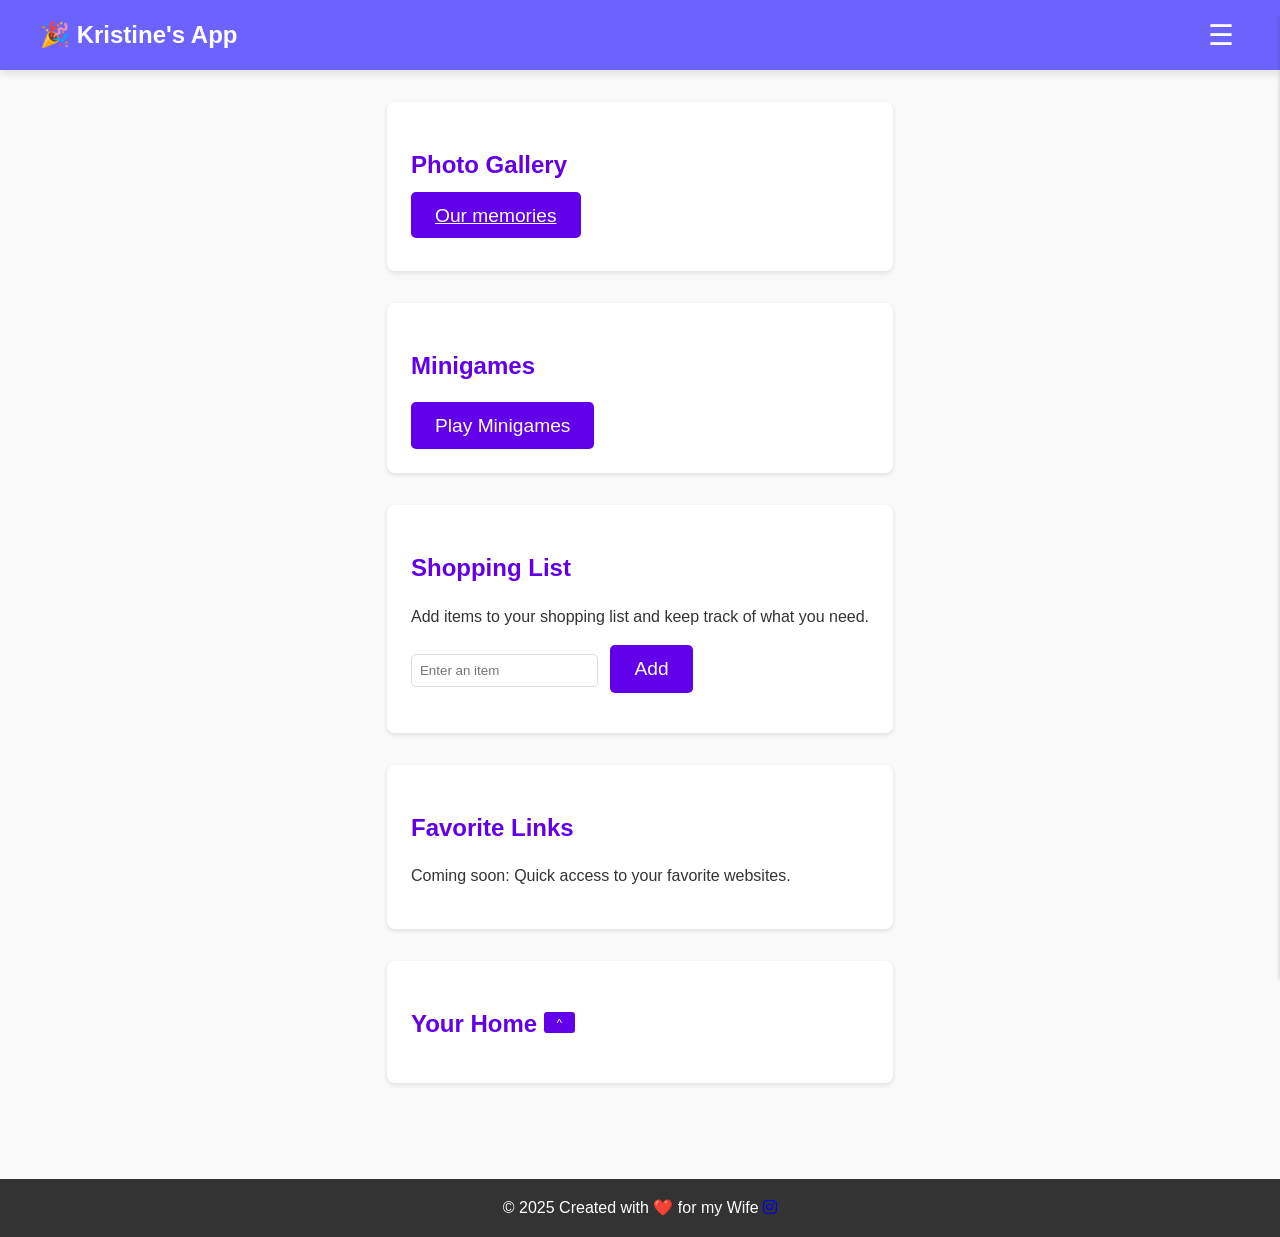
==== index.html @ a8363de8 "Update index.html" ====
<!DOCTYPE html>
<html lang="en">
<head>
    <meta charset="UTF-8">
    <meta name="viewport" content="width=device-width, initial-scale=1.0">
    <meta name="theme-color" content="#ffffff">
    <title>Kristine's Birthday App</title>
    <link rel="stylesheet" href="styles_base.css">
    <link rel="stylesheet" href="styles_header.css">
    <link rel="stylesheet" href="styles_main.css">
    <link rel="stylesheet" href="styles_footer.css">
    <link rel="stylesheet" href="styles_minigames.css">
    <link rel="stylesheet" href="styles_love-nest.css">
    <link rel="stylesheet" href="styles_photo-galery.css">
    <link rel="icon" href="favicon.ico" type="image/x-icon">
    <link rel="stylesheet" href="https://fonts.googleapis.com/css2?family=Lato:wght@400;700&display=swap">
    <link rel="stylesheet" href="https://cdnjs.cloudflare.com/ajax/libs/font-awesome/6.0.0-beta3/css/all.min.css">
</head>
<body>
    <header>
        <nav>
            <div class="logo">🎉 Kristine's App</div>
            <button class="menu-toggle" aria-label="Toggle menu">☰</button>
            <ul class="nav-links">
                <button class="close-menu" aria-label="Close menu">&times;</button>
                <li><a href="#photo-gallery">Photo Gallery</a></li>
                <li><a href="#minigames">Minigames</a></li>
                <li><a href="#shopping-list">Shopping List</a></li>
                <li><a href="#favorite-links">Favorite Links</a></li>
                <li><a href="#your-home">Your Home</a></li>
            </ul>
        </nav>
    </header>
    
    
    
    <main>
        <section id="photo-gallery">
            <h1>Photo Gallery</h1>
            <p>
                <a href="https://photos.app.goo.gl/hNgsWExybVxbWBzB9" target="_blank" class="minigame-button">Our memories</a>
            </p>
        </section>
        

        <section id="minigames">
            <h1>Minigames</h1>
            <button class="minigame-button" onclick="openMinigamePopup()">Play Minigames</button>
            <div id="minigame-popup" class="popup hidden">
                <div class="popup-content">
                    <span class="close-button" onclick="closeMinigamePopup()">&times;</span>
                    <div class="game-selection">
                        <h2>Select a Game</h2>
                        <button class="game-option" style="margin-bottom: 1.5rem;" onclick="selectMinigame('who-loves-more')">Who Loves More?</button>
                        <button class="game-option" style="margin-bottom: 1.5rem;" onclick="selectMinigame('spend-time')">Who Should I Spend Time With?</button>
                        <button class="game-option" style="margin-bottom: 2rem;" onclick="selectMinigame('how-many-kisses')">How Many Kisses Do I Get Now?</button>
                    </div>
                    <div class="minigame-container" id="who-loves-more" style="display: none;">
                        <div class="minigame-title">Who loves more?</div>
                        <p>Possible Outcomes:</p>
                        <ul>
                            <li>Kote loves Kris more ❤️</li>
                            <li>Kris loves Kote more ❤️</li>
                            <li>We both love each other equally ❤️</li>
                        </ul>
                        <button class="minigame-button" onclick="playGame('who-loves-more')">Find Out!</button>
                        <div id="who-loves-more-result" class="minigame-result"></div>
                    </div>
                    <div class="minigame-container" id="spend-time" style="display: none;">
                        <div class="minigame-title">Who should I spend time with?</div>
                        <p>Possible Outcomes:</p>
                        <ul>
                            <li>Friends ❤️</li>
                            <li>Family ❤️</li>
                            <li>Hubby ❤️</li>
                        </ul>
                        <button class="minigame-button" onclick="playGame('spend-time')">Decide!</button>
                        <div id="spend-time-result" class="minigame-result"></div>
                    </div>
                    <div class="minigame-container" id="how-many-kisses" style="display: none;">
                        <div class="minigame-title">How many kisses do I get now?</div>
                        <button class="minigame-button" onclick="playGame('how-many-kisses')">Find Out!</button>
                        <div id="how-many-kisses-result" class="minigame-result"></div>
                    </div>
                </div>
            </div>
        </section>
        
        

        <section id="shopping-list">
            <h1>Shopping List</h1>
            <p>Add items to your shopping list and keep track of what you need.</p>
            <div>
                <input type="text" id="shopping-item" placeholder="Enter an item" style="padding: 0.5rem; border-radius: 5px; border: 1px solid #ddd; margin-right: 0.5rem;" />
                <button class="minigame-button" onclick="addItem()">Add</button>
            </div>
            <ul id="shopping-list-items" style="list-style-type: none; padding: 0;">
            </ul>
        </section>

        <section id="favorite-links">
            <h1>Favorite Links</h1>
            <p>Coming soon: Quick access to your favorite websites.</p>
        </section>

        <section id="your-home">
            <h1>Your Home <button class="toggle-button" onclick="toggleYourHome()">^</button></h1>
            <div id="your-home-content" class="hidden">
                <iframe src="https://www.google.com/maps/embed?pb=!1m18!1m12!1m3!1d270.48120066549217!2d8.602109467459117!3d49.00934170000001!2m3!1f0!2f0!3f0!3m2!1i1024!2i768!4f13.1!3m3!1m2!1s0x47970ae4aba87ffb%3A0x117e1fe549ecdceb!2sSchillerstra%C3%9Fe%2022%2C%2075045%20Walzbachtal!5e1!3m2!1sde!2sde!4v1736178134236!5m2!1sde!2sde" width="600" height="450" style="border:0;" allowfullscreen="" loading="lazy" referrerpolicy="no-referrer-when-downgrade"></iframe>
            </div>
        </section>
    </main>

    <footer>
        <p>&copy; 2025 Created with ❤️ for my Wife
            <a href="https://www.instagram.com/konstantin_jb/" target="_blank" class="instagram-icon">
                <i class="fab fa-instagram"></i>
            </a>
        </p>
    </footer>
    

    <script src="KriScript.js"></script>
    <script src="shoppingList.js"></script>
</body>
</html>
---- styles_base.css ----
body {
    margin: 0;
    font-family: 'Arial', sans-serif;
    color: #333;
    line-height: 1.6;
    background-color: #f9f9f9;
    display: flex;
    flex-direction: column;
    min-height: 100vh;
}

main {
    max-width: 1200px;
    margin: 2rem auto;
    padding: 0 1rem;
    flex: 1;
}

section {
    margin-bottom: 2rem;
    padding: 1.5rem;
    background: #fff;
    box-shadow: 0 2px 5px rgba(0, 0, 0, 0.1);
    border-radius: 8px;
}

section h1 {
    color: #6200ea;
    margin-bottom: 1rem;
}
---- styles_header.css ----
header {
    background: #6c63ff;
    color: #fff;
    padding: 1rem 0;
    position: sticky;
    top: 0;
    z-index: 1000;
    box-shadow: 0 4px 8px rgba(0, 0, 0, 0.1);
}

nav {
    display: flex;
    justify-content: space-between;
    align-items: center;
    max-width: 1200px;
    margin: 0 auto;
    padding: 0 1rem;
}

.logo {
    font-size: 1.5rem;
    font-weight: bold;
    display: flex;
    align-items: center;
    gap: 0.5rem;
}

.menu-toggle {
    display: block;
    background: none;
    border: none;
    font-size: 1.8rem;
    color: #fff;
    cursor: pointer; /* Zeigt den Klick-Cursor */
}

.nav-links {
    list-style: none;
    display: flex;
    flex-direction: column;
    gap: 1rem;
    position: fixed;
    top: 0;
    right: -300px; /* Startposition (außerhalb des Bildschirms) */
    width: 250px;
    height: 100%;
    background: #292b2c;
    padding: 2rem 1.5rem;
    box-shadow: -2px 0 5px rgba(0, 0, 0, 0.2);
    transition: right 0.3s ease-in-out;
    z-index: 1001;
}

.nav-links.active {
    right: 0; /* Schiebt das Menü ins Bild */
}

.nav-links li {
    text-align: left;
}

/* Links und Hover-Effekte */
.nav-links li a {
    color: #fff;
    text-decoration: none;
    font-size: 1.2rem;
    font-weight: 500;
    padding: 0.5rem 1rem;
    border-radius: 5px;
    transition: background 0.3s ease, color 0.3s ease;
    cursor: pointer; /* Zeigt den Klick-Cursor */
}

.nav-links li a:hover {
    background: #6200ea !important;
    color: #fff !important;
}

/* Schließen-Button */
.close-menu {
    background: none;
    border: none;
    color: #fff;
    font-size: 1.5rem;
    position: absolute;
    top: 1rem;
    right: 1rem;
    cursor: pointer; /* Zeigt den Klick-Cursor */
}

/* Overlay für das Schließen durch Klicken außerhalb */
.menu-overlay {
    display: none;
    pointer-events: none;
    position: fixed;
    top: 0;
    left: 0;
    width: 100%;
    height: 100%;
    background: rgba(0, 0, 0, 0.5);
    z-index: 1000;
}

.menu-overlay.active {
    display: block;
    pointer-events: auto;
}
---- styles_footer.css ----
footer {
    background: #333;
    color: #fff;
    text-align: center;
    padding: 1rem;
    margin-top: 2rem;
    flex-shrink: 0;
}

footer p {
    margin: 0;
}
---- styles_minigames.css ----
.minigame-container {
    text-align: center;
    padding: 2rem;
    background: linear-gradient(135deg, #f3e5f5, #e1bee7);
    box-shadow: 0 4px 8px rgba(0, 0, 0, 0.2);
    border-radius: 10px;
    margin-top: 1rem;
    animation: fadeIn 0.5s ease-in-out;
}

.minigame-title {
    font-size: 2rem;
    color: #4a148c;
    font-weight: bold;
    margin-bottom: 1rem;
}

.minigame-button,
.game-option {
    font-size: 1.2rem;
    color: #fff;
    background-color: #6200ea;
    padding: 0.8rem 1.5rem;
    border: none;
    border-radius: 5px;
    cursor: pointer;
    transition: background-color 0.3s ease, transform 0.2s ease;
}

.minigame-button:hover,
.game-option:hover {
    background-color: #3700b3;
    transform: scale(1.1);
}

.minigame-result {
    margin-top: 1.5rem;
    font-size: 1.6rem;
    font-weight: bold;
    color: #4a148c;
    opacity: 0;
    animation: fadeIn 1s ease-in-out forwards;
}

.popup {
    position: fixed;
    top: 0;
    left: 0;
    width: 100%;
    height: 100%;
    background: rgba(0, 0, 0, 0.8);
    display: flex;
    justify-content: center;
    align-items: center;
    z-index: 1000;
}

.popup.hidden {
    display: none;
}

.popup-content {
    background: white;
    padding: 2rem;
    border-radius: 10px;
    position: relative;
    text-align: center;
    box-shadow: 0 4px 6px rgba(0, 0, 0, 0.2);
    max-width: 90%;
    width: 400px;
}

.close-button {
    position: absolute;
    top: 10px;
    right: 10px;
    font-size: 1.5rem;
    color: #333;
    cursor: pointer;
    transition: color 0.3s ease;
}

.close-button:hover {
    color: #6200ea;
}
---- styles_love-nest.css ----
.hidden {
    display: none;
}

.toggle-button {
    background-color: #6200ea;
    color: white;
    border: none;
    border-radius: 3px;
    padding: 0.3rem 0.8rem;
    font-size: 0.7rem;
    cursor: pointer;
    transition: background-color 0.3s ease, transform 0.2s ease;
    position: relative;
    top: -5px;
}

.toggle-button:hover {
    background-color: #3700b3;
    transform: scale(1.1);
}

#love-nest-content {
    overflow: hidden;
    transition: max-height 0.5s ease-out;
}

#love-nest-content.hidden {
    max-height: 0;
}

/* Animations */
@keyframes fadeIn {
    from {
        opacity: 0;
        transform: translateY(-10px);
    }
    to {
        opacity: 1;
        transform: translateY(0);
    }
}
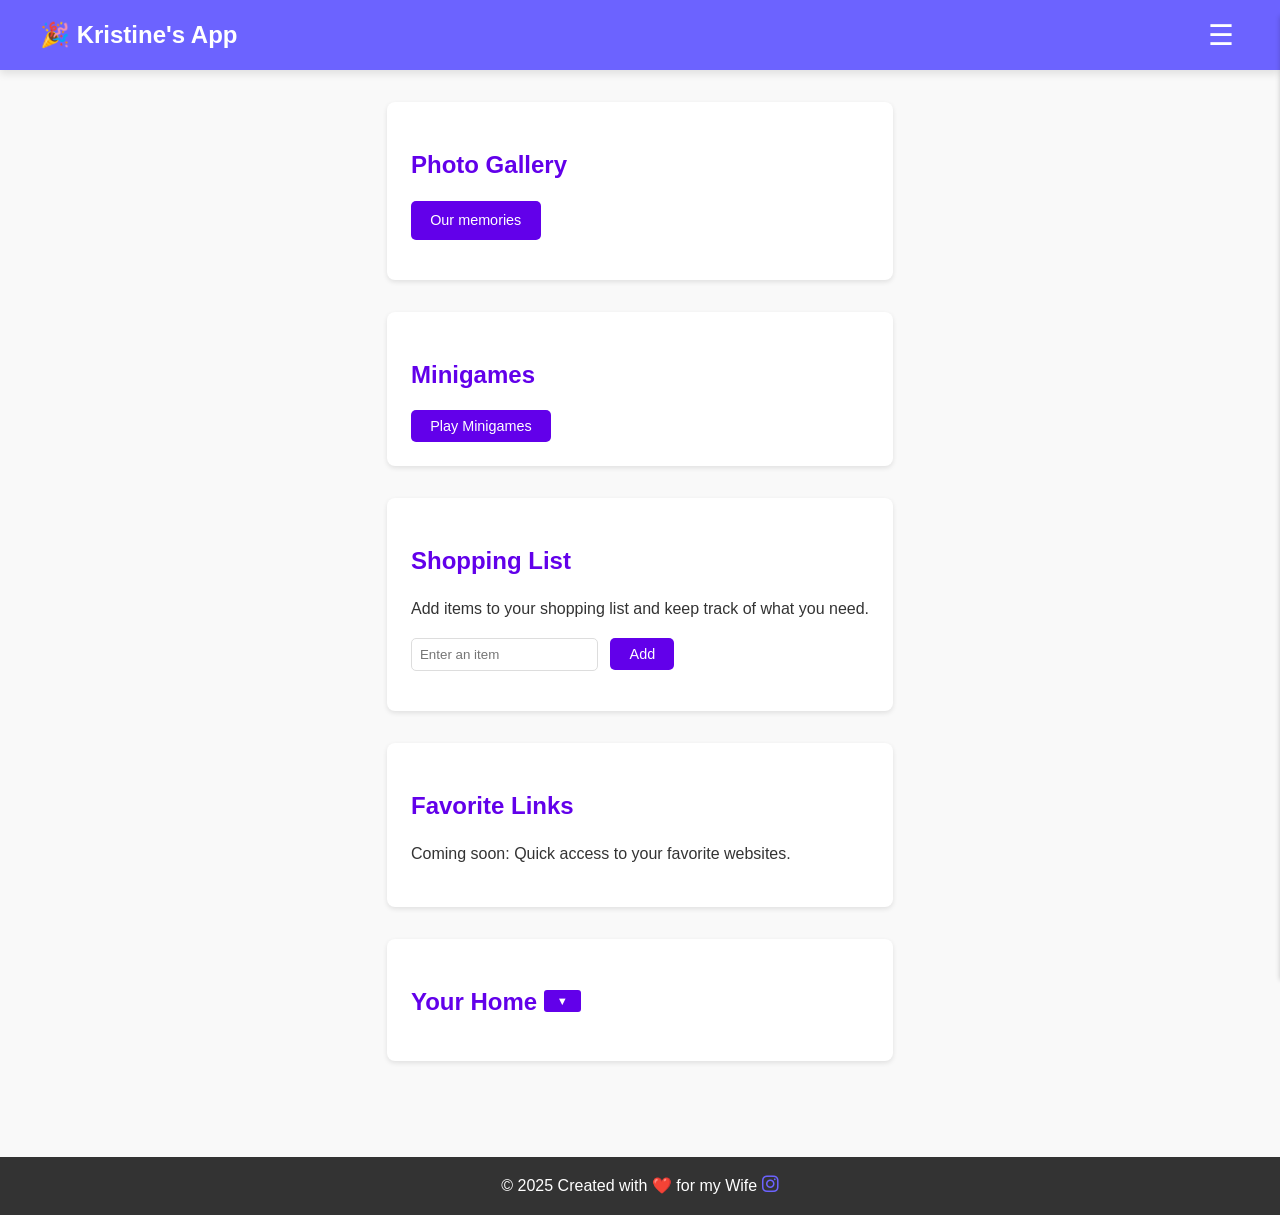
==== commit c1906d88: "Update index.html" ====
--- a/index.html
+++ b/index.html
@@ -7,7 +7,6 @@
     <title>Kristine's Birthday App</title>
     <link rel="stylesheet" href="styles_base.css">
     <link rel="stylesheet" href="styles_header.css">
-    <link rel="stylesheet" href="styles_main.css">
     <link rel="stylesheet" href="styles_footer.css">
     <link rel="stylesheet" href="styles_minigames.css">
     <link rel="stylesheet" href="styles_love-nest.css">
@@ -92,12 +91,12 @@
             <h1>Shopping List</h1>
             <p>Add items to your shopping list and keep track of what you need.</p>
             <div>
-                <input type="text" id="shopping-item" placeholder="Enter an item" style="padding: 0.5rem; border-radius: 5px; border: 1px solid #ddd; margin-right: 0.5rem;" />
+                <input type="text" id="shopping-item" placeholder="Enter an item" 
+                    style="padding: 0.5rem; border-radius: 5px; border: 1px solid #ddd; margin-right: 0.5rem;" />
                 <button class="minigame-button" onclick="addItem()">Add</button>
             </div>
-            <ul id="shopping-list-items" style="list-style-type: none; padding: 0;">
-            </ul>
-        </section>
+            <ul id="shopping-list-items" style="list-style-type: none; padding: 0;"></ul>
+        </section>        
 
         <section id="favorite-links">
             <h1>Favorite Links</h1>
@@ -105,11 +104,19 @@
         </section>
 
         <section id="your-home">
-            <h1>Your Home <button class="toggle-button" onclick="toggleYourHome()">^</button></h1>
+            <h1>
+              Your Home
+              <button class="toggle-button" onclick="toggleYourHome()">^</button>
+            </h1>
             <div id="your-home-content" class="hidden">
-                <iframe src="https://www.google.com/maps/embed?pb=!1m18!1m12!1m3!1d270.48120066549217!2d8.602109467459117!3d49.00934170000001!2m3!1f0!2f0!3f0!3m2!1i1024!2i768!4f13.1!3m3!1m2!1s0x47970ae4aba87ffb%3A0x117e1fe549ecdceb!2sSchillerstra%C3%9Fe%2022%2C%2075045%20Walzbachtal!5e1!3m2!1sde!2sde!4v1736178134236!5m2!1sde!2sde" width="600" height="450" style="border:0;" allowfullscreen="" loading="lazy" referrerpolicy="no-referrer-when-downgrade"></iframe>
+              <iframe
+                src="https://www.google.com/maps/embed?pb=!1m18!1m12!1m3!1d270.48120066549217!2d8.602109467459117!3d49.00934170000001!2m3!1f0!2f0!3f0!3m2!1i1024!2i768!4f13.1!3m3!1m2!1s0x47970ae4aba87ffb%3A0x117e1fe549ecdceb!2sSchillerstra%C3%9Fe%2022%2C%2075045%20Walzbachtal!5e1!3m2!1sde!2sde!4v1736178134236!5m2!1sde!2sde"
+                allowfullscreen=""
+                loading="lazy"
+                referrerpolicy="no-referrer-when-downgrade"
+              ></iframe>
             </div>
-        </section>
+          </section>
     </main>
 
     <footer>
@@ -125,3 +132,4 @@
     <script src="shoppingList.js"></script>
 </body>
 </html>
+
--- a/styles_footer.css
+++ b/styles_footer.css
@@ -10,3 +10,13 @@
 footer p {
     margin: 0;
 }
+
+.instagram-icon i {
+    color: #6c63ff; /* Farbe an den Header anpassen */
+    font-size: 1.2rem; /* Größe des Icons */
+    transition: color 0.3s ease; /* Glatter Farbwechsel bei Hover */
+}
+
+.instagram-icon i:hover {
+    color: #fff; /* Farbe beim Hover ändern, z. B. auf Weiß */
+}
--- a/styles_photo-galery.css
+++ b/styles_photo-galery.css
@@ -0,0 +1,20 @@
+.minigame-button,
+    .game-option {
+        font-size: 0.9rem;
+        color: #fff;
+        background-color: #6200ea;
+        padding: 0.5rem 1.2rem;
+        border: none;
+        border-radius: 5px;
+        cursor: pointer;
+        text-decoration: none; /* Entfernt die Standard-Link-Unterstreichung */
+        text-align: center; /* Zentriert den Text im Button */
+        display: inline-block; /* Verhindert, dass der Button wie ein Inline-Link aussieht */
+        transition: background-color 0.3s ease, transform 0.2s ease;
+    }
+
+    .minigame-button:hover,
+    .game-option:hover {
+        background-color: #3700b3;
+        transform: scale(1.1);
+    }
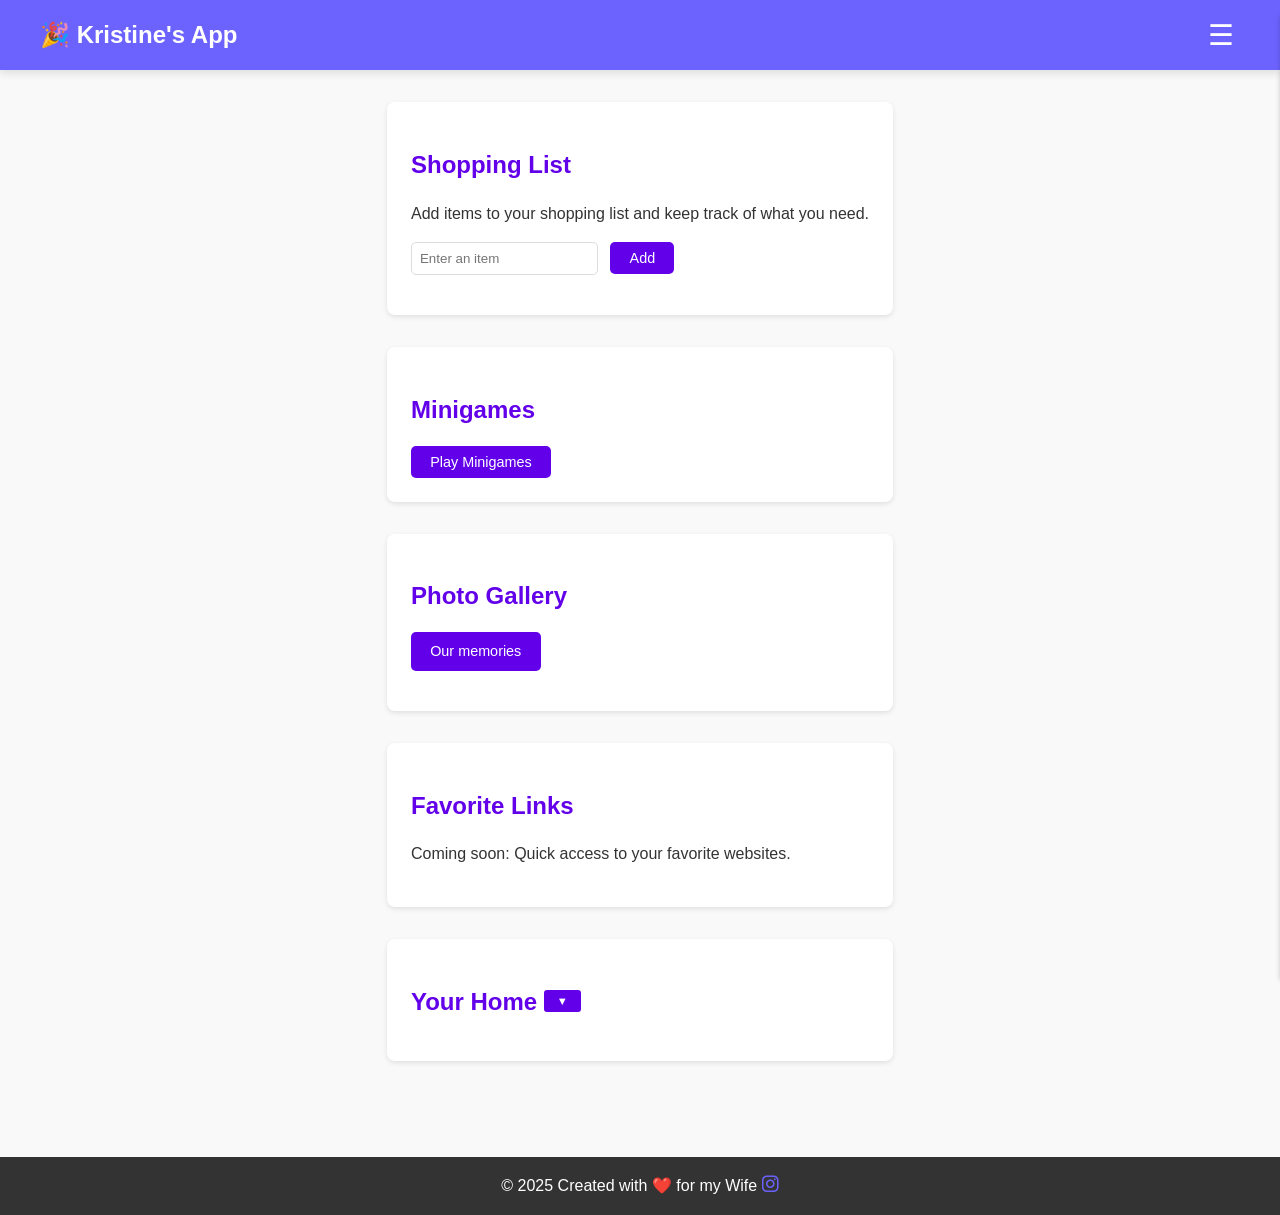
==== commit b94933ca: "Update index.html" ====
--- a/index.html
+++ b/index.html
@@ -32,15 +32,19 @@
     </header>
     
     
-    
     <main>
-        <section id="photo-gallery">
-            <h1>Photo Gallery</h1>
-            <p>
-                <a href="https://photos.app.goo.gl/hNgsWExybVxbWBzB9" target="_blank" class="minigame-button">Our memories</a>
-            </p>
-        </section>
-        
+
+        <section id="shopping-list">
+            <h1>Shopping List</h1>
+            <p>Add items to your shopping list and keep track of what you need.</p>
+            <div>
+                <input type="text" id="shopping-item" placeholder="Enter an item" 
+                    style="padding: 0.5rem; border-radius: 5px; border: 1px solid #ddd; margin-right: 0.5rem;" />
+                <button class="minigame-button" onclick="addItem()">Add</button>
+            </div>
+            <ul id="shopping-list-items" style="list-style-type: none; padding: 0;"></ul>
+        </section>        
+
 
         <section id="minigames">
             <h1>Minigames</h1>
@@ -84,20 +88,15 @@
                 </div>
             </div>
         </section>
+
+         <section id="photo-gallery">
+            <h1>Photo Gallery</h1>
+            <p>
+                <a href="https://photos.app.goo.gl/hNgsWExybVxbWBzB9" target="_blank" class="minigame-button">Our memories</a>
+            </p>
+        </section>
         
         
-
-        <section id="shopping-list">
-            <h1>Shopping List</h1>
-            <p>Add items to your shopping list and keep track of what you need.</p>
-            <div>
-                <input type="text" id="shopping-item" placeholder="Enter an item" 
-                    style="padding: 0.5rem; border-radius: 5px; border: 1px solid #ddd; margin-right: 0.5rem;" />
-                <button class="minigame-button" onclick="addItem()">Add</button>
-            </div>
-            <ul id="shopping-list-items" style="list-style-type: none; padding: 0;"></ul>
-        </section>        
-
         <section id="favorite-links">
             <h1>Favorite Links</h1>
             <p>Coming soon: Quick access to your favorite websites.</p>
--- a/styles_base.css
+++ b/styles_base.css
@@ -28,3 +28,31 @@
     color: #6200ea;
     margin-bottom: 1rem;
 }
+
+#your-home iframe {
+    width: 100%;
+    height: 300px;
+    border: 0;
+  }
+
+  @media (min-width: 768px) {
+    #your-home iframe {
+      height: 450px;
+    }
+  }
+
+  #shopping-list-items li {
+    display: flex;
+    align-items: center;
+    justify-content: space-between;
+    margin-bottom: 0.5rem;
+    padding: 0.5rem;
+    border: 1px solid #ddd;
+    border-radius: 5px;
+    background-color: #f9f9f9;
+}
+
+#shopping-list-items li span {
+    flex: 1; /* Text nimmt den verfügbaren Platz ein */
+    margin-right: 1rem;
+}
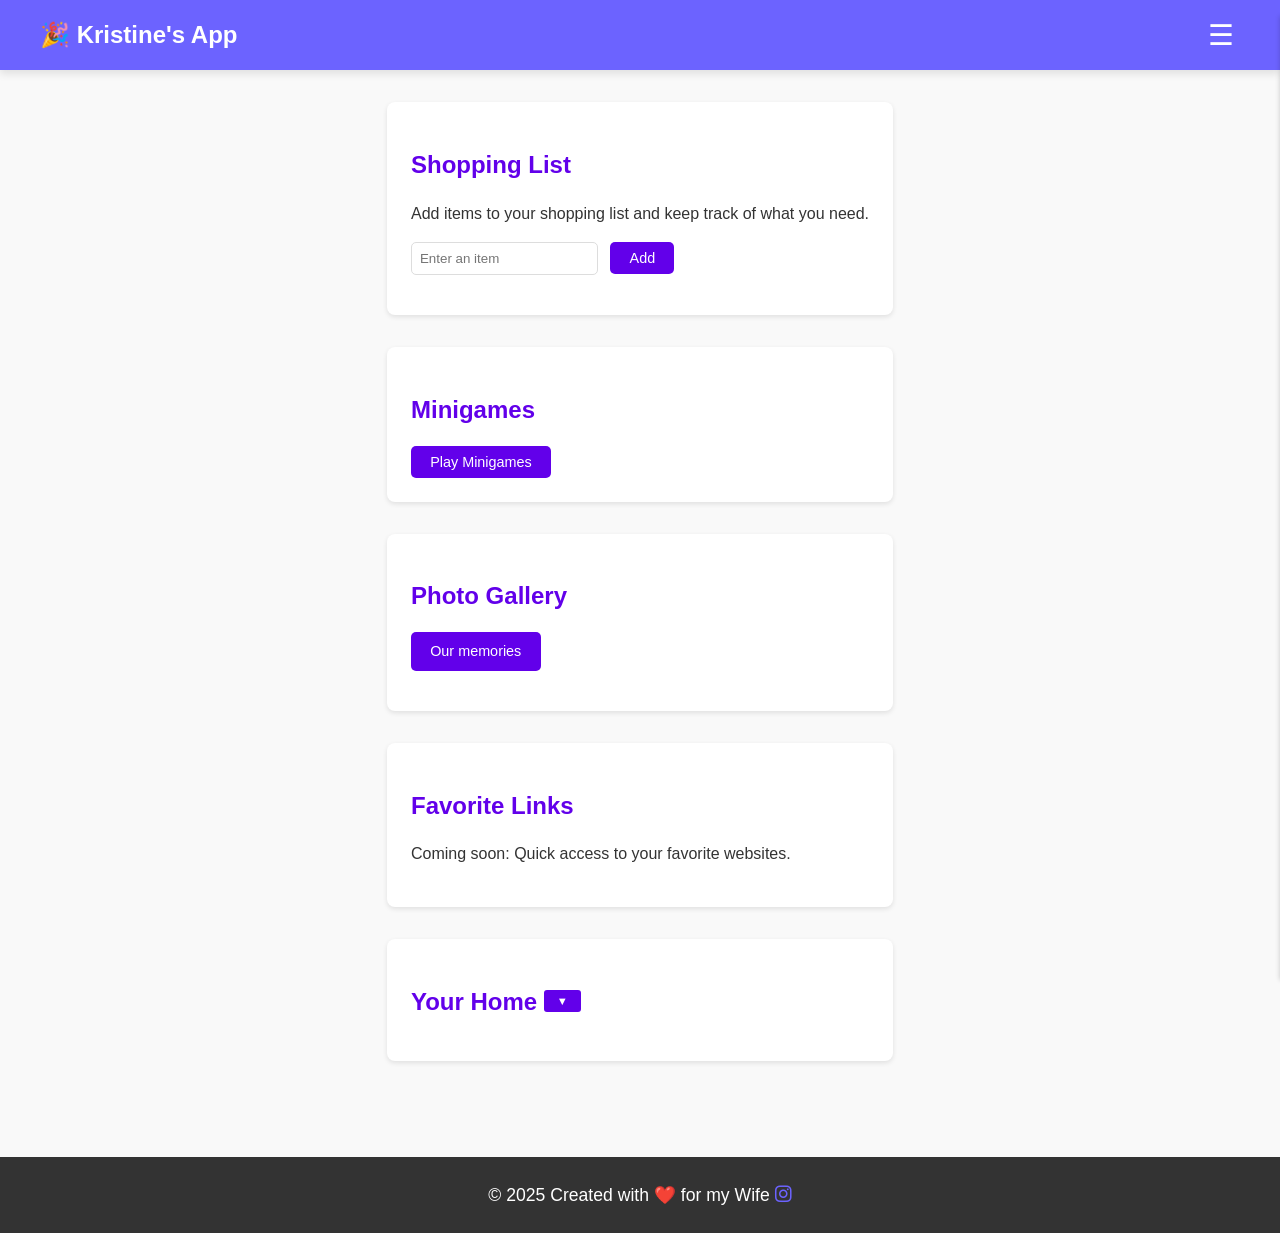
==== commit 7a1043e1: "Update index.html" ====
--- a/index.html
+++ b/index.html
@@ -33,7 +33,6 @@
     
     
     <main>
-
         <section id="shopping-list">
             <h1>Shopping List</h1>
             <p>Add items to your shopping list and keep track of what you need.</p>
--- a/styles_footer.css
+++ b/styles_footer.css
@@ -2,9 +2,10 @@
     background: #333;
     color: #fff;
     text-align: center;
-    padding: 1rem;
+    padding: 1.5rem;
     margin-top: 2rem;
     flex-shrink: 0;
+    font-size: 1.1rem;
 }
 
 footer p {
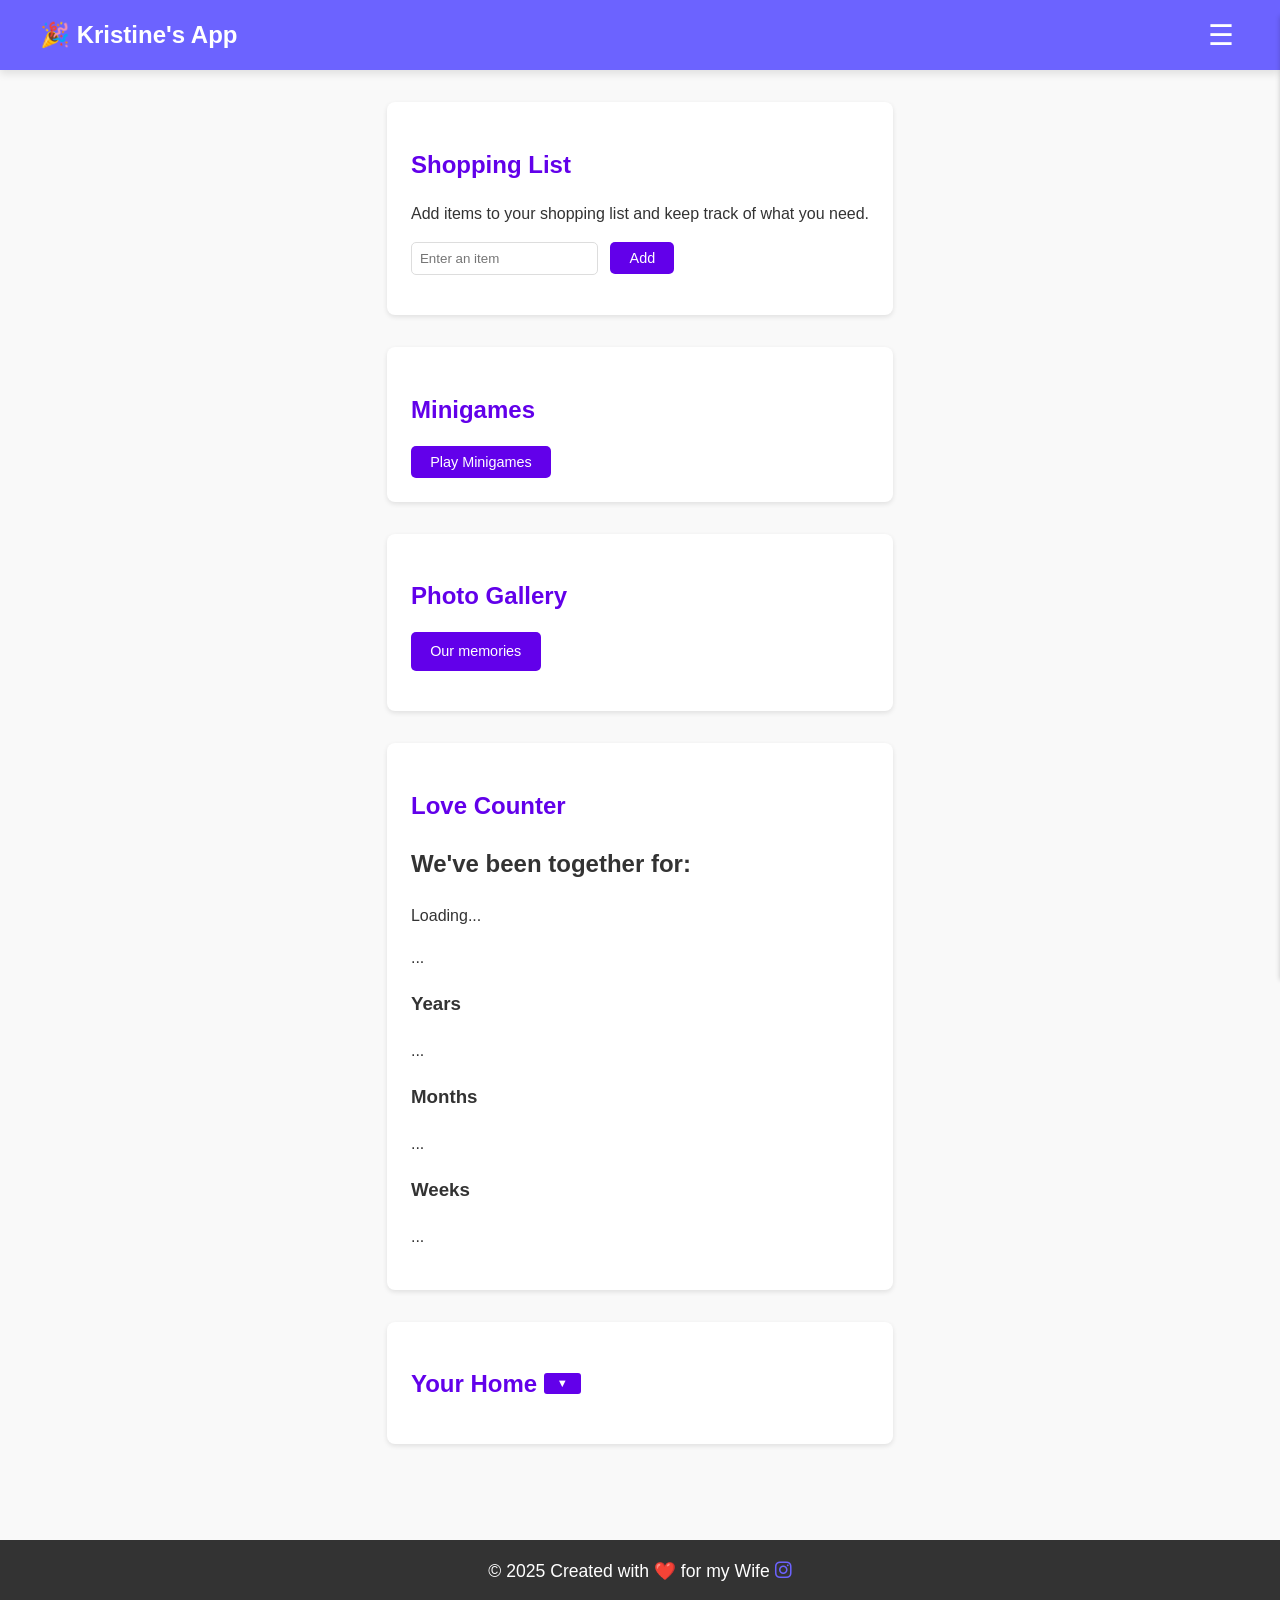
==== commit ea7a14d9: "Update index.html" ====
--- a/index.html
+++ b/index.html
@@ -11,10 +11,13 @@
     <link rel="stylesheet" href="styles_minigames.css">
     <link rel="stylesheet" href="styles_love-nest.css">
     <link rel="stylesheet" href="styles_photo-galery.css">
+    <link rel="stylesheet" href="styles_love_counter.css">
     <link rel="icon" href="favicon.ico" type="image/x-icon">
     <link rel="stylesheet" href="https://fonts.googleapis.com/css2?family=Lato:wght@400;700&display=swap">
     <link rel="stylesheet" href="https://cdnjs.cloudflare.com/ajax/libs/font-awesome/6.0.0-beta3/css/all.min.css">
 </head>
+
+
 <body>
     <header>
         <nav>
@@ -25,7 +28,7 @@
                 <li><a href="#photo-gallery">Photo Gallery</a></li>
                 <li><a href="#minigames">Minigames</a></li>
                 <li><a href="#shopping-list">Shopping List</a></li>
-                <li><a href="#favorite-links">Favorite Links</a></li>
+                <li><a href="#love-counter">Favorite Links</a></li>
                 <li><a href="#your-home">Your Home</a></li>
             </ul>
         </nav>
@@ -96,10 +99,31 @@
         </section>
         
         
-        <section id="favorite-links">
-            <h1>Favorite Links</h1>
-            <p>Coming soon: Quick access to your favorite websites.</p>
+        <section id="love-counter">
+            <h1>Love Counter</h1>
+            <div class="counter-box">
+                <h2>We've been together for:</h2>
+                <p id="days-counter" class="main-counter">Loading...</p>
+                <p id="detailed-counter" class="small-counter">...</p>
+            </div>
+        
+            <div class="grid-container">
+                <div class="grid-item">
+                    <h3>Years</h3>
+                    <p id="years-counter">...</p>
+                </div>
+                <div class="grid-item">
+                    <h3>Months</h3>
+                    <p id="months-counter">...</p>
+                </div>
+                <div class="grid-item">
+                    <h3>Weeks</h3>
+                    <p id="weeks-counter">...</p>
+                </div>
+            </div>
         </section>
+        
+        
 
         <section id="your-home">
             <h1>
@@ -128,6 +152,6 @@
 
     <script src="KriScript.js"></script>
     <script src="shoppingList.js"></script>
+    <script src="loveCounter.js"></script>
 </body>
 </html>
-
--- a/styles_footer.css
+++ b/styles_footer.css
@@ -2,7 +2,7 @@
     background: #333;
     color: #fff;
     text-align: center;
-    padding: 1.5rem;
+    padding: 1.1rem;
     margin-top: 2rem;
     flex-shrink: 0;
     font-size: 1.1rem;
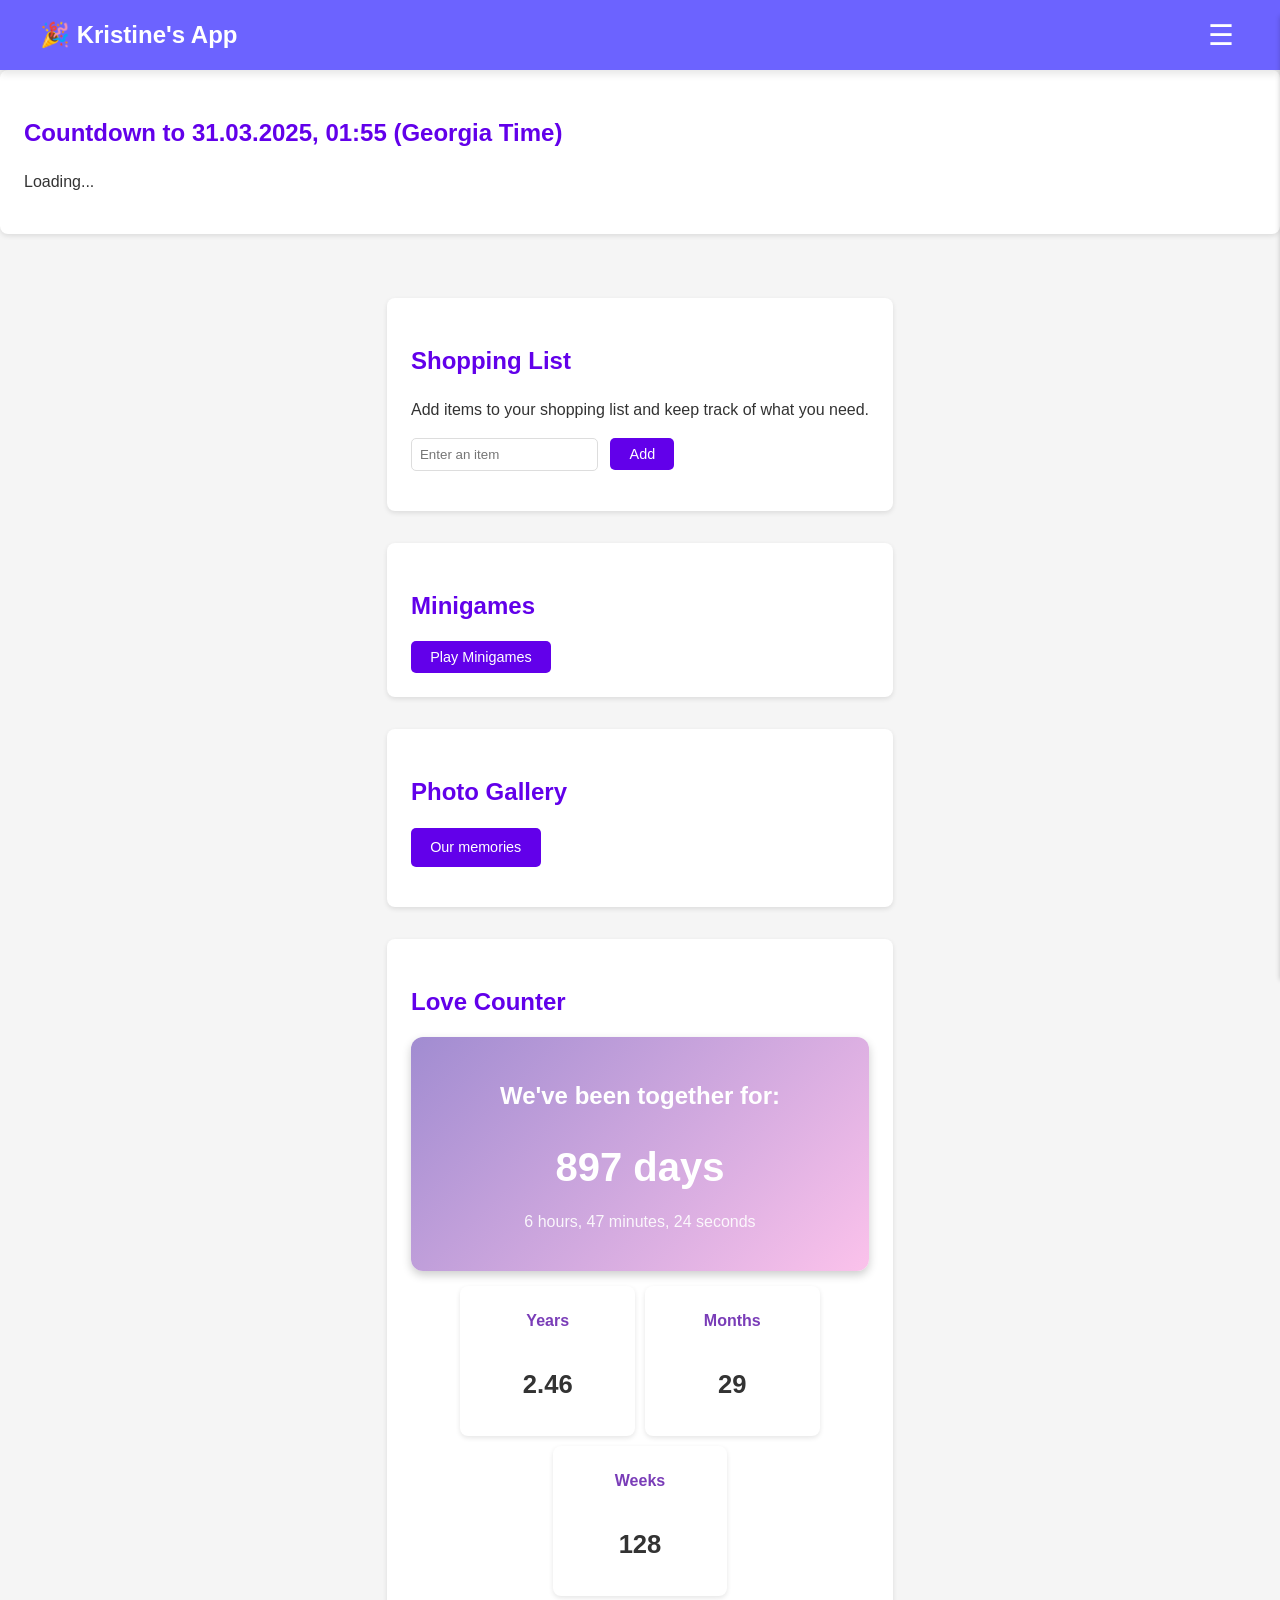
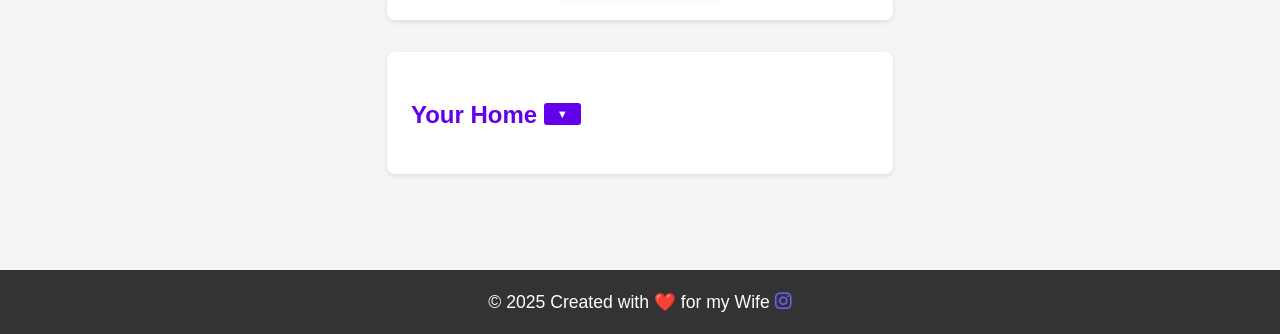
==== commit 017292d5: "Update index.html" ====
--- a/index.html
+++ b/index.html
@@ -33,6 +33,13 @@
             </ul>
         </nav>
     </header>
+    
+    <section id="countdown-timer">
+        <h1>Countdown to 31.03.2025, 01:55 (Georgia Time)</h1>
+        <div class="countdown-box">
+            <p id="countdown-display" class="countdown-text">Loading...</p>
+        </div>
+    </section>
     
     
     <main>
--- a/styles_love_counter.css
+++ b/styles_love_counter.css
@@ -0,0 +1,89 @@
+/* Allgemeine Stile */
+body {
+    font-family: 'Lato', sans-serif;
+    margin: 0;
+    padding: 0;
+    background-color: #f5f5f5;
+}
+
+/* Counter Box */
+.counter-box {
+    background: linear-gradient(135deg, #a18cd1, #fbc2eb);
+    color: white;
+    text-align: center;
+    padding: 20px;
+    border-radius: 12px;
+    box-shadow: 0 4px 10px rgba(0, 0, 0, 0.2);
+    margin-bottom: 15px;
+}
+
+.main-counter {
+    font-size: 2.5rem;
+    font-weight: bold;
+    margin: 10px 0;
+}
+
+.small-counter {
+    font-size: 1rem;
+    opacity: 0.9;
+    margin-top: 10px;
+}
+
+/* Grid-Container für Jahre, Monate, Wochen */
+.grid-container {
+    display: flex;
+    flex-wrap: wrap; /* Umbrüche bei kleinen Bildschirmen */
+    justify-content: center; /* Elemente zentrieren */
+    gap: 10px;
+    margin-top: 15px;
+    max-width: 100%; /* Kein Scrollen */
+    padding: 0 10px;
+}
+
+.grid-item {
+    background: #ffffff;
+    border-radius: 8px;
+    padding: 15px;
+    text-align: center;
+    box-shadow: 0 2px 5px rgba(0, 0, 0, 0.1);
+    flex: 1;
+    aspect-ratio: 1 / 1; /* Quadratische Felder */
+    min-height: 100px;
+    max-height: 120px;
+    display: flex;
+    flex-direction: column;
+    justify-content: center;
+    align-items: center;
+    min-width: 30%; /* Flexibles Layout für verschiedene Geräte */
+    max-width: 33%;
+}
+
+/* Titel in Grid-Elementen */
+.grid-item h3 {
+    margin-bottom: 5px;
+    font-size: 1rem;
+    color: #7a3db8;
+}
+
+/* Werte in Grid-Elementen */
+.grid-item p {
+    font-size: 1.6rem;
+    font-weight: bold;
+    color: #333;
+}
+
+/* Responsive Design für Handys */
+@media (max-width: 600px) {
+    .grid-item {
+        min-width: 45%; /* 2 Elemente nebeneinander */
+        max-width: 45%;
+    }
+}
+
+/* Noch kleinere Bildschirme: 1 Spalte */
+@media (max-width: 400px) {
+    .grid-item {
+        min-width: 100%;
+        max-width: 100%;
+    }
+}
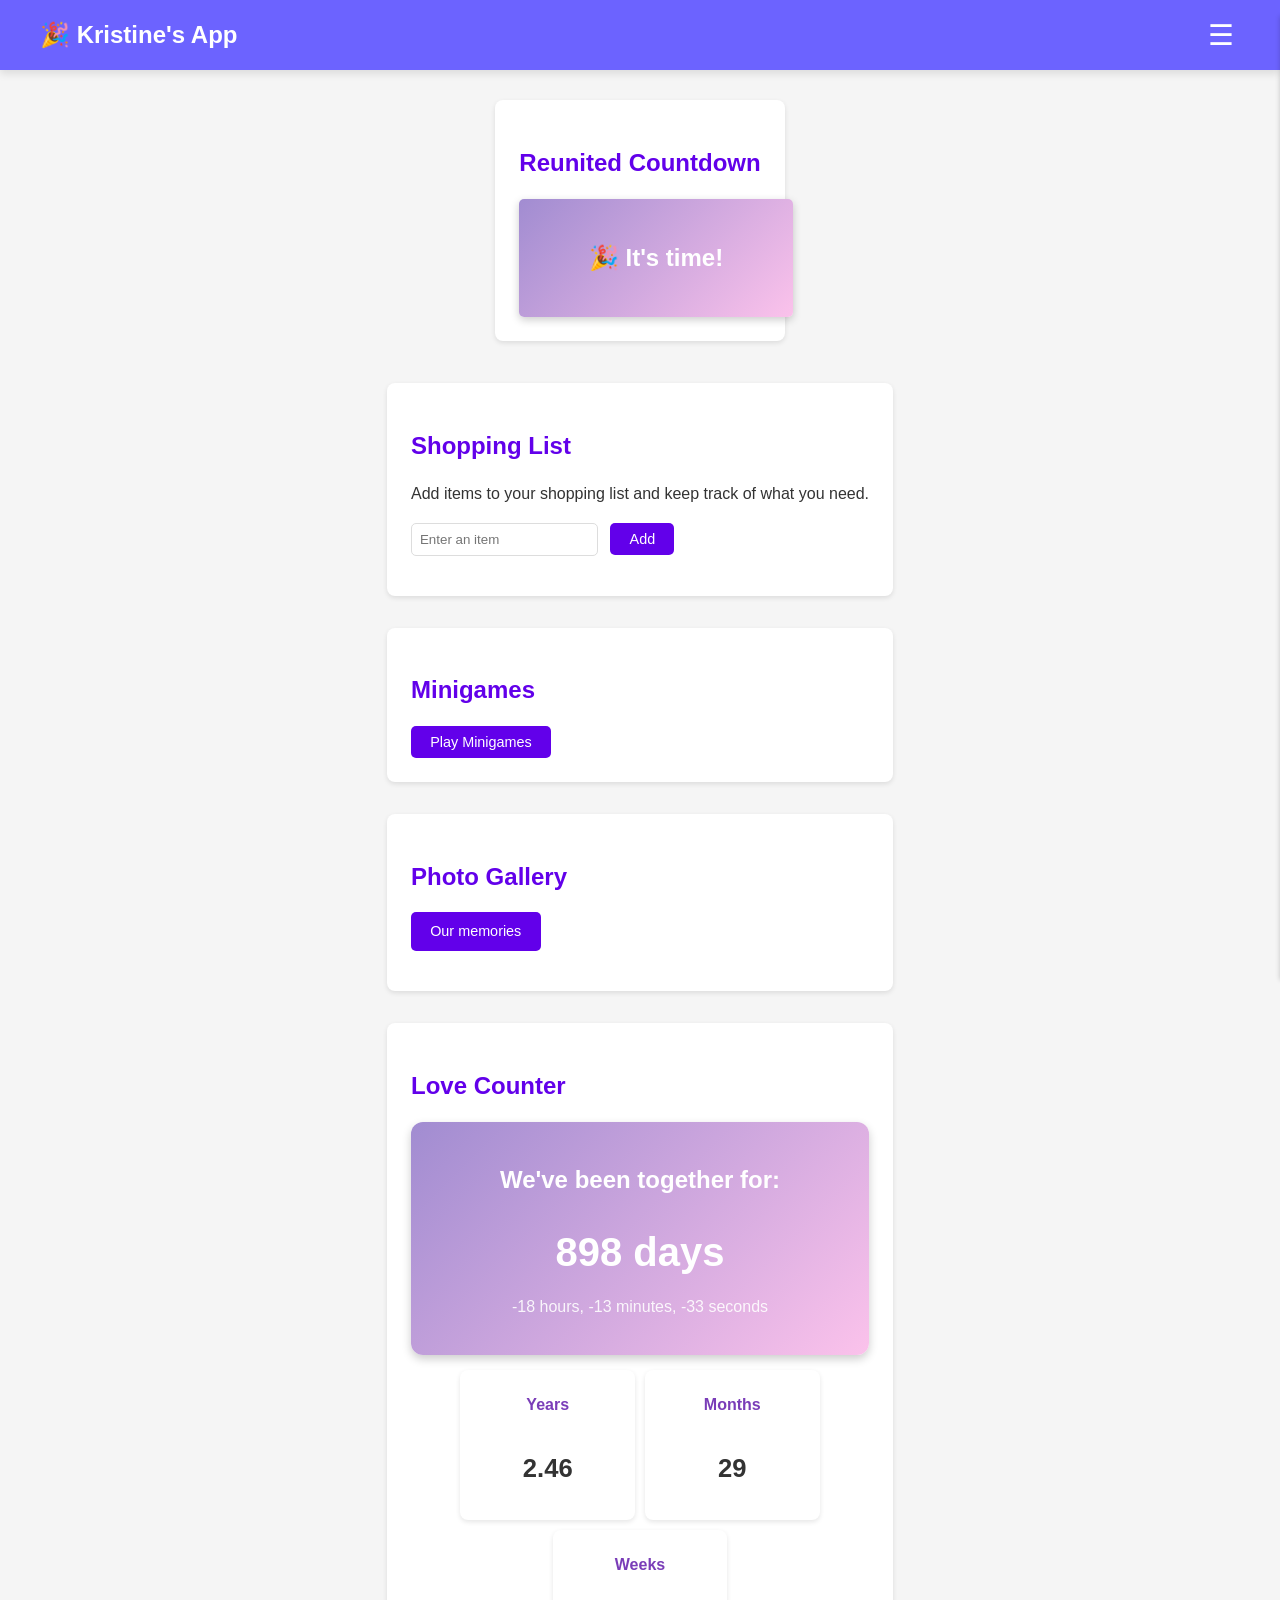
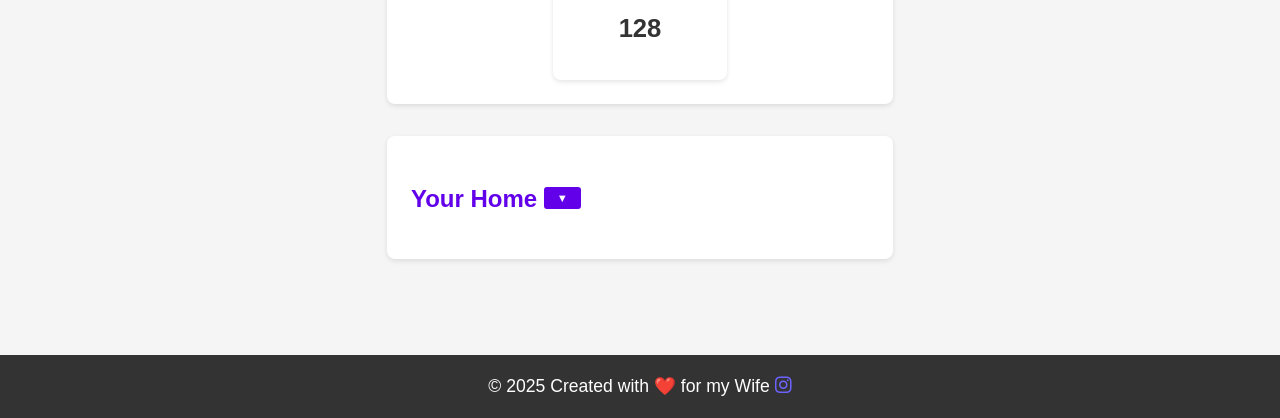
==== commit b58c339c: "Update index.html" ====
--- a/index.html
+++ b/index.html
@@ -35,7 +35,7 @@
     </header>
     
     <section id="countdown-timer">
-        <h1>Countdown to 31.03.2025, 01:55 (Georgia Time)</h1>
+        <h1>Reunited Countdown</h1>
         <div class="countdown-box">
             <p id="countdown-display" class="countdown-text">Loading...</p>
         </div>
--- a/styles_base.css
+++ b/styles_base.css
@@ -56,3 +56,36 @@
     flex: 1; /* Text nimmt den verfügbaren Platz ein */
     margin-right: 1rem;
 }
+
+
+#countdown-timer {
+  margin-top: 30px;
+  text-align: center;
+  background: #fff;
+  padding: 1.5rem;
+  border-radius: 8px;
+  box-shadow: 0 2px 5px rgba(0, 0, 0, 0.1);
+  margin-bottom: 0.6rem;
+  max-width: 600px;
+  margin-left: auto;
+  margin-right: auto;
+}
+
+#countdown-timer h1 {
+  color: #6200ea;
+  font-size: 1.5rem;
+  margin-bottom: 1rem;
+}
+
+.countdown-box {
+  font-size: 1.5rem;
+  font-weight: bold;
+  color: #fff;
+  padding: 1rem;
+  background: linear-gradient(135deg, #a18cd1, #fbc2eb);
+  border-radius: 5px;
+  display: inline-block;
+  box-shadow: 0 3px 8px rgba(0, 0, 0, 0.2);
+  width: 100%;
+  max-width: 400px;
+}
